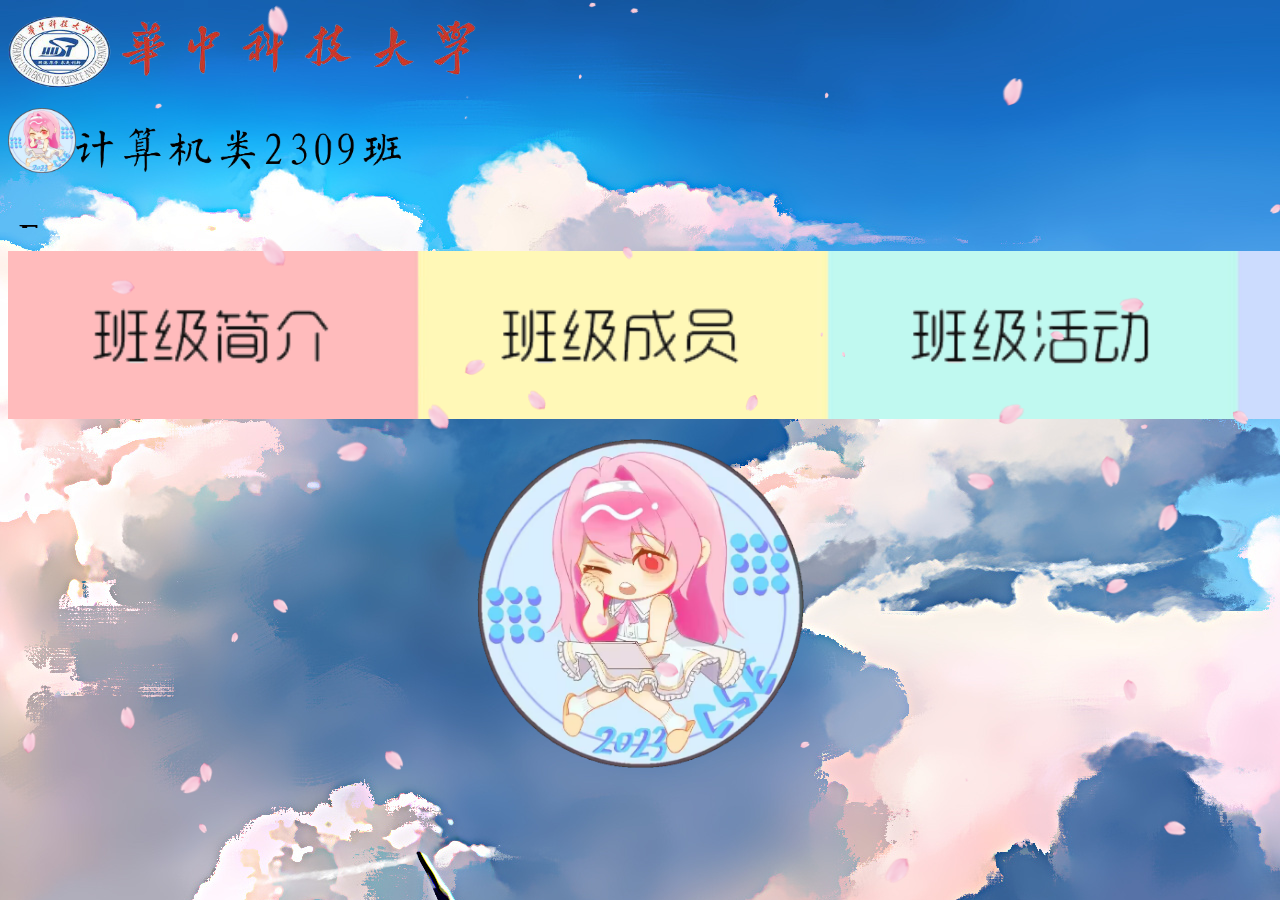
==== index.html @ 5f59b30f "Add files via upload" ====
<!doctype html>
<html>
<head>
<meta charset="utf-8">
<title>班级主页</title>
<style type="text/css">
body,td,th {
    color: #000000;
}
a:link {
    color: #003AFF;
    text-decoration: none;
}
a:visited {
    text-decoration: none;
    color: #B800FF;
}
a:hover {
    text-decoration: none;
}
a:active {
	text-decoration: none;
}
	.divcss{text-align: center}
</style>
</head>

<body background="0171295cc105f2a8012141683cc39e.jpg@2o (1).jpg">
<p><img src="0dee440862b281abf712eb01eafe1483.png" width="468" height="72" alt=""/></span></p>
<p><img src="Cache_-533739e98238e0af..png" width="68" height="65" alt=""/></span><img src="image (5).png" width="325" height="52" alt=""/></p>
<table width="200" border="0">
  <tbody>
    <tr>
      <td><div><embed src="54795084 (1).mp3" width="32" height="32"></embed></div></td>
    </tr>
  </tbody>
</table>
<p><img src="班级网页index_JHCHf.png" alt="" width="1640" height="168" usemap="#Map"/>
  <map name="Map">
    <area shape="rect" coords="2,3,407,164" href="班级简介页.html">
    <area shape="rect" coords="413,1,820,165" href="班级成员页.html">
    <area shape="rect" coords="821,1,1228,167" href="班级活动页.html">
    <area shape="rect" coords="1230,1,1636,165" href="课程表页.html">
  </map>
</p>
<div class="divcss"><img src="Cache_-533739e98238e0af..png" width="327" height="329" alt=""/></div>

</body>
<script>
            var stop, staticx;
			var img = new Image();
			img.src = "[data-uri]";
 
			function Sakura(x, y, s, r, fn) {
				this.x = x;
				this.y = y;
				this.s = s;
				this.r = r;
				this.fn = fn;
			}
 
			Sakura.prototype.draw = function(cxt) {
				cxt.save();
				var xc = 40 * this.s / 4;
				cxt.translate(this.x, this.y);
				cxt.rotate(this.r);
				cxt.drawImage(img, 0, 0, 40 * this.s, 40 * this.s)
				cxt.restore();
			}
 
			Sakura.prototype.update = function() {
				this.x = this.fn.x(this.x, this.y);
				this.y = this.fn.y(this.y, this.y);
				this.r = this.fn.r(this.r);
				if(this.x > window.innerWidth ||
					this.x < 0 ||
					this.y > window.innerHeight ||
					this.y < 0
				) {
					this.r = getRandom('fnr');
					if(Math.random() > 0.4) {
						this.x = getRandom('x');
						this.y = 0;
						this.s = getRandom('s');
						this.r = getRandom('r');
					} else {
						this.x = window.innerWidth;
						this.y = getRandom('y');
						this.s = getRandom('s');
						this.r = getRandom('r');
					}
				}
			}
 
			SakuraList = function() {
				this.list = [];
			}
			SakuraList.prototype.push = function(sakura) {
				this.list.push(sakura);
			}
			SakuraList.prototype.update = function() {
				for(var i = 0, len = this.list.length; i < len; i++) {
					this.list[i].update();
				}
			}
			SakuraList.prototype.draw = function(cxt) {
				for(var i = 0, len = this.list.length; i < len; i++) {
					this.list[i].draw(cxt);
				}
			}
			SakuraList.prototype.get = function(i) {
				return this.list[i];
			}
			SakuraList.prototype.size = function() {
				return this.list.length;
			}
 
			function getRandom(option) {
				var ret, random;
				switch(option) {
					case 'x':
						ret = Math.random() * window.innerWidth;
						break;
					case 'y':
						ret = Math.random() * window.innerHeight;
						break;
					case 's':
						ret = Math.random();
						break;
					case 'r':
						ret = Math.random() * 6;
						break;
					case 'fnx':
						random = -0.5 + Math.random() * 1;
						ret = function(x, y) {
							return x + 0.5 * random - 1.7;
						};
						break;
					case 'fny':
						random = 1.5 + Math.random() * 0.7
						ret = function(x, y) {
							return y + random;
						};
						break;
					case 'fnr':
						random = Math.random() * 0.03;
						ret = function(r) {
							return r + random;
						};
						break;
				}
				return ret;
			}
 
			function startSakura() {
 
				requestAnimationFrame = window.requestAnimationFrame ||
					window.mozRequestAnimationFrame ||
					window.webkitRequestAnimationFrame ||
					window.msRequestAnimationFrame ||
					window.oRequestAnimationFrame;
				var canvas = document.createElement('canvas'),
					cxt;
				staticx = true;
				canvas.height = window.innerHeight;
				canvas.width = window.innerWidth;
				canvas.setAttribute('style', 'position: fixed;left: 0;top: 0;pointer-events: none;');
				canvas.setAttribute('id', 'canvas_sakura');
				document.getElementsByTagName('body')[0].appendChild(canvas);
				cxt = canvas.getContext('2d');
				var sakuraList = new SakuraList();
				for(var i = 0; i < 50; i++) {
					var sakura, randomX, randomY, randomS, randomR, randomFnx, randomFny;
					randomX = getRandom('x');
					randomY = getRandom('y');
					randomR = getRandom('r');
					randomS = getRandom('s');
					randomFnx = getRandom('fnx');
					randomFny = getRandom('fny');
					randomFnR = getRandom('fnr');
					sakura = new Sakura(randomX, randomY, randomS, randomR, {
						x: randomFnx,
						y: randomFny,
						r: randomFnR
					});
					sakura.draw(cxt);
					sakuraList.push(sakura);
				}
				stop = requestAnimationFrame(function() {
					cxt.clearRect(0, 0, canvas.width, canvas.height);
					sakuraList.update();
					sakuraList.draw(cxt);
					stop = requestAnimationFrame(arguments.callee);
				})
			}
 
			window.onresize = function() {
				var canvasSnow = document.getElementById('canvas_snow');
				canvasSnow.width = window.innerWidth;
				canvasSnow.height = window.innerHeight;
			}
 
			img.onload = function() {
				startSakura();
			}
 
			function stopp() {
				if(staticx) {
					var child = document.getElementById("canvas_sakura");
					child.parentNode.removeChild(child);
					window.cancelAnimationFrame(stop);
					staticx = false;
				} else {
					startSakura();
				}
			}
</script>
	<script>
function clickEffect() {
  let balls = [];
  let longPressed = false;
  let longPress;
  let multiplier = 0;
  let width, height;
  let origin;
  let normal;
  let ctx;
  const colours = ["#F73859", "#14FFEC", "#00E0FF", "#FF99FE", "#FAF15D"];
  const canvas = document.createElement("canvas");
  document.body.appendChild(canvas);
  canvas.setAttribute("style", "width: 100%; height: 100%; top: 0; left: 0; z-index: 99999; position: fixed; pointer-events: none;");
  const pointer = document.createElement("span");
  pointer.classList.add("pointer");
  document.body.appendChild(pointer);
 
  if (canvas.getContext && window.addEventListener) {
    ctx = canvas.getContext("2d");
    updateSize();
    window.addEventListener('resize', updateSize, false);
    loop();
    window.addEventListener("mousedown", function(e) {
      pushBalls(randBetween(10, 20), e.clientX, e.clientY);
      document.body.classList.add("is-pressed");
      longPress = setTimeout(function(){
        document.body.classList.add("is-longpress");
        longPressed = true;
      }, 500);
    }, false);
    window.addEventListener("mouseup", function(e) {
      clearInterval(longPress);
      if (longPressed == true) {
        document.body.classList.remove("is-longpress");
        pushBalls(randBetween(50 + Math.ceil(multiplier), 100 + Math.ceil(multiplier)), e.clientX, e.clientY);
        longPressed = false;
      }
      document.body.classList.remove("is-pressed");
    }, false);
    window.addEventListener("mousemove", function(e) {
      let x = e.clientX;
      let y = e.clientY;
      pointer.style.top = y + "px";
      pointer.style.left = x + "px";
    }, false);
  } else {
    console.log("canvas or addEventListener is unsupported!");
  }
 
 
  function updateSize() {
    canvas.width = window.innerWidth * 2;
    canvas.height = window.innerHeight * 2;
    canvas.style.width = window.innerWidth + 'px';
    canvas.style.height = window.innerHeight + 'px';
    ctx.scale(2, 2);
    width = (canvas.width = window.innerWidth);
    height = (canvas.height = window.innerHeight);
    origin = {
      x: width / 2,
      y: height / 2
    };
    normal = {
      x: width / 2,
      y: height / 2
    };
  }
  class Ball {
    constructor(x = origin.x, y = origin.y) {
      this.x = x;
      this.y = y;
      this.angle = Math.PI * 2 * Math.random();
      if (longPressed == true) {
        this.multiplier = randBetween(14 + multiplier, 15 + multiplier);
      } else {
        this.multiplier = randBetween(6, 12);
      }
      this.vx = (this.multiplier + Math.random() * 0.5) * Math.cos(this.angle);
      this.vy = (this.multiplier + Math.random() * 0.5) * Math.sin(this.angle);
      this.r = randBetween(8, 12) + 3 * Math.random();
      this.color = colours[Math.floor(Math.random() * colours.length)];
    }
    update() {
      this.x += this.vx - normal.x;
      this.y += this.vy - normal.y;
      normal.x = -2 / window.innerWidth * Math.sin(this.angle);
      normal.y = -2 / window.innerHeight * Math.cos(this.angle);
      this.r -= 0.3;
      this.vx *= 0.9;
      this.vy *= 0.9;
    }
  }
 
  function pushBalls(count = 1, x = origin.x, y = origin.y) {
    for (let i = 0; i < count; i++) {
      balls.push(new Ball(x, y));
    }
  }
 
  function randBetween(min, max) {
    return Math.floor(Math.random() * max) + min;
  }
 
  function loop() {
    ctx.fillStyle = "rgba(255, 255, 255, 0)";
    ctx.clearRect(0, 0, canvas.width, canvas.height);
    for (let i = 0; i < balls.length; i++) {
      let b = balls[i];
      if (b.r < 0) continue;
      ctx.fillStyle = b.color;
      ctx.beginPath();
      ctx.arc(b.x, b.y, b.r, 0, Math.PI * 2, false);
      ctx.fill();
      b.update();
    }
    if (longPressed == true) {
      multiplier += 0.2;
    } else if (!longPressed && multiplier >= 0) {
      multiplier -= 0.4;
    }
    removeBall();
    requestAnimationFrame(loop);
  }
 
  function removeBall() {
    for (let i = 0; i < balls.length; i++) {
      let b = balls[i];
      if (b.x + b.r < 0 || b.x - b.r > width || b.y + b.r < 0 || b.y - b.r > height || b.r < 0) {
        balls.splice(i, 1);
      }
    }
  }
}
clickEffect();//调用特效函数
</script>
</html>
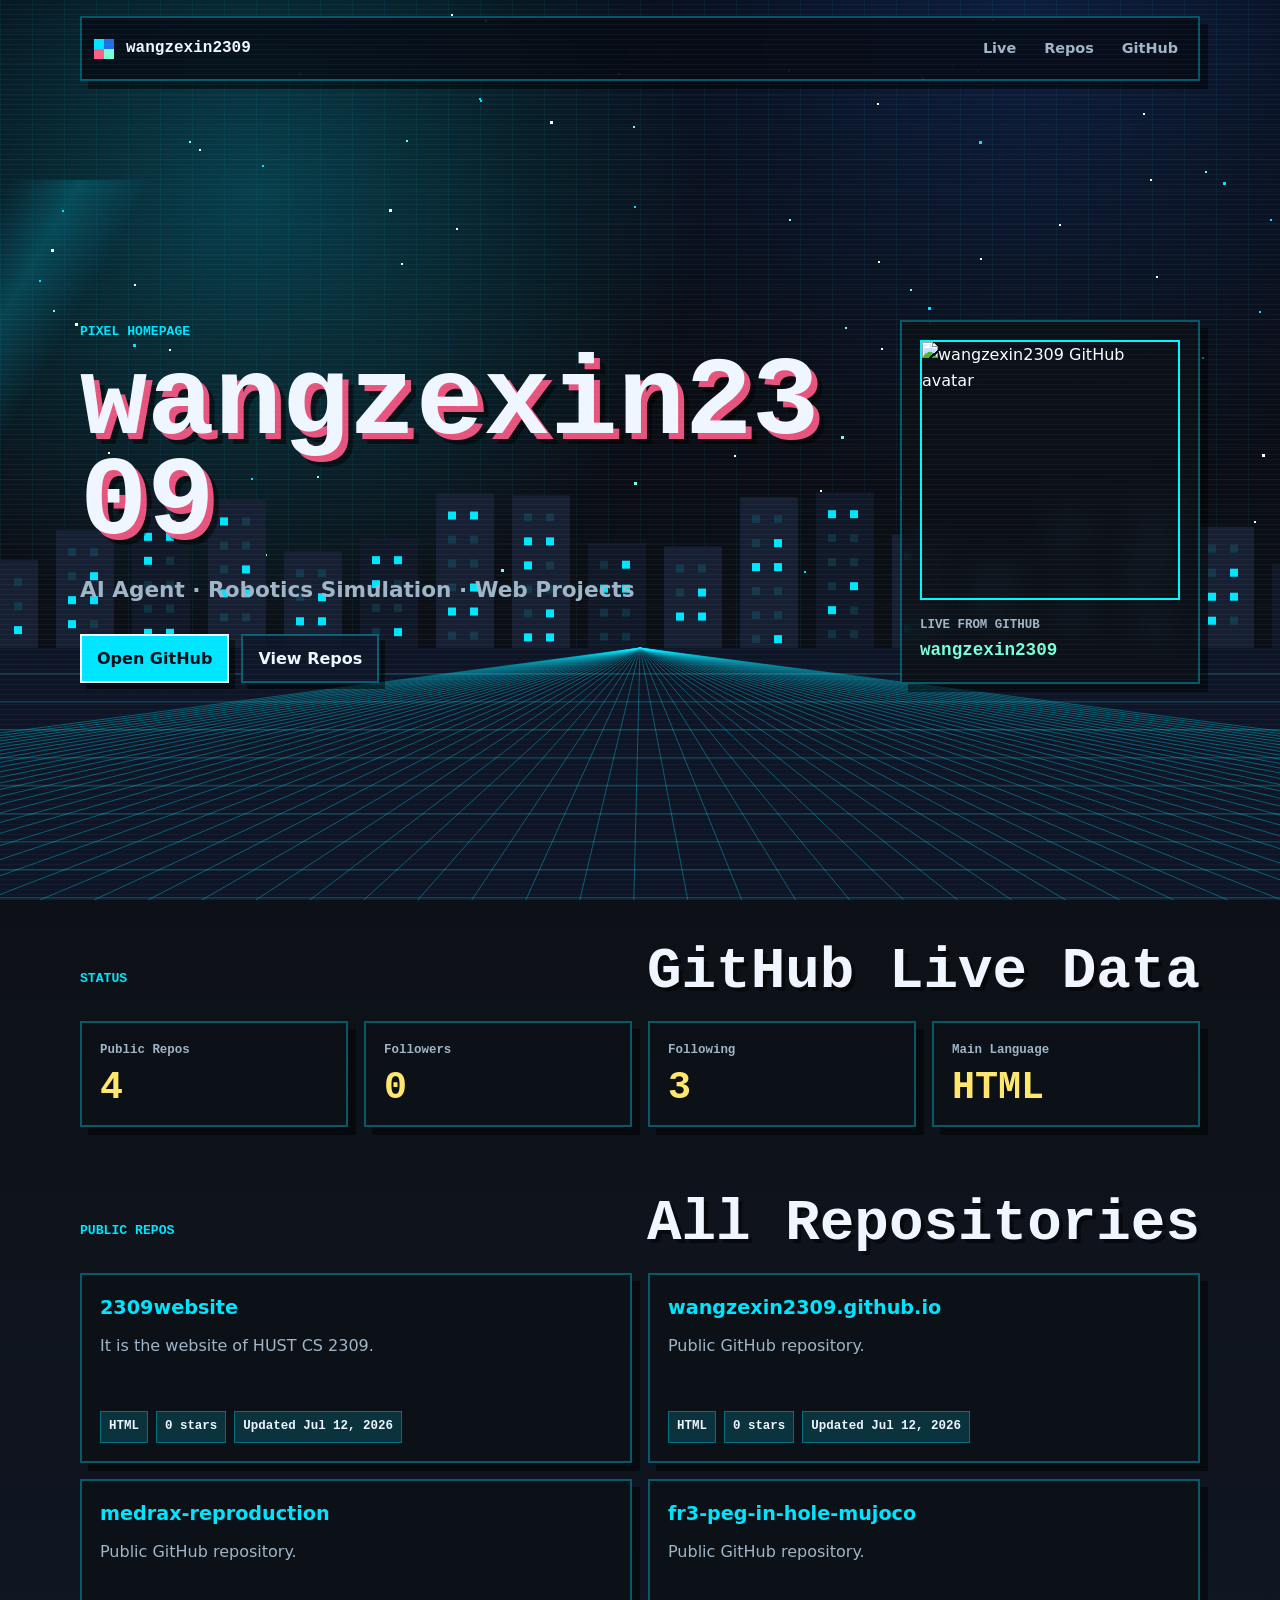
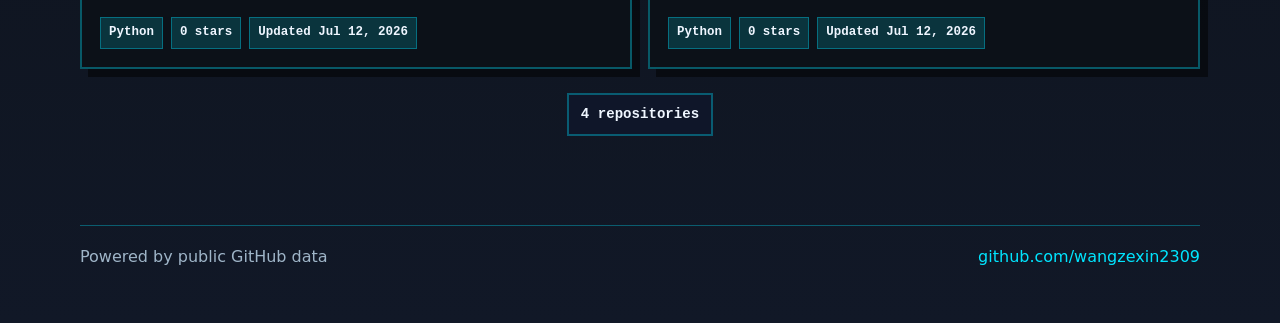
==== commit 98231461: "Add pixel GitHub Pages homepage" ====
--- a/index.html
+++ b/index.html
@@ -1,354 +1,93 @@
-<!doctype html>
-<html>
-<head>
-<meta charset="utf-8">
-<title>班级主页</title>
-<style type="text/css">
-body,td,th {
-    color: #000000;
-}
-a:link {
-    color: #003AFF;
-    text-decoration: none;
-}
-a:visited {
-    text-decoration: none;
-    color: #B800FF;
-}
-a:hover {
-    text-decoration: none;
-}
-a:active {
-	text-decoration: none;
-}
-	.divcss{text-align: center}
-</style>
-</head>
-
-<body background="0171295cc105f2a8012141683cc39e.jpg@2o (1).jpg">
-<p><img src="0dee440862b281abf712eb01eafe1483.png" width="468" height="72" alt=""/></span></p>
-<p><img src="Cache_-533739e98238e0af..png" width="68" height="65" alt=""/></span><img src="image (5).png" width="325" height="52" alt=""/></p>
-<table width="200" border="0">
-  <tbody>
-    <tr>
-      <td><div><embed src="54795084 (1).mp3" width="32" height="32"></embed></div></td>
-    </tr>
-  </tbody>
-</table>
-<p><img src="班级网页index_JHCHf.png" alt="" width="1640" height="168" usemap="#Map"/>
-  <map name="Map">
-    <area shape="rect" coords="2,3,407,164" href="班级简介页.html">
-    <area shape="rect" coords="413,1,820,165" href="班级成员页.html">
-    <area shape="rect" coords="821,1,1228,167" href="班级活动页.html">
-    <area shape="rect" coords="1230,1,1636,165" href="课程表页.html">
-  </map>
-</p>
-<div class="divcss"><img src="Cache_-533739e98238e0af..png" width="327" height="329" alt=""/></div>
-
-</body>
-<script>
-            var stop, staticx;
-			var img = new Image();
-			img.src = "[data-uri]";
- 
-			function Sakura(x, y, s, r, fn) {
-				this.x = x;
-				this.y = y;
-				this.s = s;
-				this.r = r;
-				this.fn = fn;
-			}
- 
-			Sakura.prototype.draw = function(cxt) {
-				cxt.save();
-				var xc = 40 * this.s / 4;
-				cxt.translate(this.x, this.y);
-				cxt.rotate(this.r);
-				cxt.drawImage(img, 0, 0, 40 * this.s, 40 * this.s)
-				cxt.restore();
-			}
- 
-			Sakura.prototype.update = function() {
-				this.x = this.fn.x(this.x, this.y);
-				this.y = this.fn.y(this.y, this.y);
-				this.r = this.fn.r(this.r);
-				if(this.x > window.innerWidth ||
-					this.x < 0 ||
-					this.y > window.innerHeight ||
-					this.y < 0
-				) {
-					this.r = getRandom('fnr');
-					if(Math.random() > 0.4) {
-						this.x = getRandom('x');
-						this.y = 0;
-						this.s = getRandom('s');
-						this.r = getRandom('r');
-					} else {
-						this.x = window.innerWidth;
-						this.y = getRandom('y');
-						this.s = getRandom('s');
-						this.r = getRandom('r');
-					}
-				}
-			}
- 
-			SakuraList = function() {
-				this.list = [];
-			}
-			SakuraList.prototype.push = function(sakura) {
-				this.list.push(sakura);
-			}
-			SakuraList.prototype.update = function() {
-				for(var i = 0, len = this.list.length; i < len; i++) {
-					this.list[i].update();
-				}
-			}
-			SakuraList.prototype.draw = function(cxt) {
-				for(var i = 0, len = this.list.length; i < len; i++) {
-					this.list[i].draw(cxt);
-				}
-			}
-			SakuraList.prototype.get = function(i) {
-				return this.list[i];
-			}
-			SakuraList.prototype.size = function() {
-				return this.list.length;
-			}
- 
-			function getRandom(option) {
-				var ret, random;
-				switch(option) {
-					case 'x':
-						ret = Math.random() * window.innerWidth;
-						break;
-					case 'y':
-						ret = Math.random() * window.innerHeight;
-						break;
-					case 's':
-						ret = Math.random();
-						break;
-					case 'r':
-						ret = Math.random() * 6;
-						break;
-					case 'fnx':
-						random = -0.5 + Math.random() * 1;
-						ret = function(x, y) {
-							return x + 0.5 * random - 1.7;
-						};
-						break;
-					case 'fny':
-						random = 1.5 + Math.random() * 0.7
-						ret = function(x, y) {
-							return y + random;
-						};
-						break;
-					case 'fnr':
-						random = Math.random() * 0.03;
-						ret = function(r) {
-							return r + random;
-						};
-						break;
-				}
-				return ret;
-			}
- 
-			function startSakura() {
- 
-				requestAnimationFrame = window.requestAnimationFrame ||
-					window.mozRequestAnimationFrame ||
-					window.webkitRequestAnimationFrame ||
-					window.msRequestAnimationFrame ||
-					window.oRequestAnimationFrame;
-				var canvas = document.createElement('canvas'),
-					cxt;
-				staticx = true;
-				canvas.height = window.innerHeight;
-				canvas.width = window.innerWidth;
-				canvas.setAttribute('style', 'position: fixed;left: 0;top: 0;pointer-events: none;');
-				canvas.setAttribute('id', 'canvas_sakura');
-				document.getElementsByTagName('body')[0].appendChild(canvas);
-				cxt = canvas.getContext('2d');
-				var sakuraList = new SakuraList();
-				for(var i = 0; i < 50; i++) {
-					var sakura, randomX, randomY, randomS, randomR, randomFnx, randomFny;
-					randomX = getRandom('x');
-					randomY = getRandom('y');
-					randomR = getRandom('r');
-					randomS = getRandom('s');
-					randomFnx = getRandom('fnx');
-					randomFny = getRandom('fny');
-					randomFnR = getRandom('fnr');
-					sakura = new Sakura(randomX, randomY, randomS, randomR, {
-						x: randomFnx,
-						y: randomFny,
-						r: randomFnR
-					});
-					sakura.draw(cxt);
-					sakuraList.push(sakura);
-				}
-				stop = requestAnimationFrame(function() {
-					cxt.clearRect(0, 0, canvas.width, canvas.height);
-					sakuraList.update();
-					sakuraList.draw(cxt);
-					stop = requestAnimationFrame(arguments.callee);
-				})
-			}
- 
-			window.onresize = function() {
-				var canvasSnow = document.getElementById('canvas_snow');
-				canvasSnow.width = window.innerWidth;
-				canvasSnow.height = window.innerHeight;
-			}
- 
-			img.onload = function() {
-				startSakura();
-			}
- 
-			function stopp() {
-				if(staticx) {
-					var child = document.getElementById("canvas_sakura");
-					child.parentNode.removeChild(child);
-					window.cancelAnimationFrame(stop);
-					staticx = false;
-				} else {
-					startSakura();
-				}
-			}
-</script>
-	<script>
-function clickEffect() {
-  let balls = [];
-  let longPressed = false;
-  let longPress;
-  let multiplier = 0;
-  let width, height;
-  let origin;
-  let normal;
-  let ctx;
-  const colours = ["#F73859", "#14FFEC", "#00E0FF", "#FF99FE", "#FAF15D"];
-  const canvas = document.createElement("canvas");
-  document.body.appendChild(canvas);
-  canvas.setAttribute("style", "width: 100%; height: 100%; top: 0; left: 0; z-index: 99999; position: fixed; pointer-events: none;");
-  const pointer = document.createElement("span");
-  pointer.classList.add("pointer");
-  document.body.appendChild(pointer);
- 
-  if (canvas.getContext && window.addEventListener) {
-    ctx = canvas.getContext("2d");
-    updateSize();
-    window.addEventListener('resize', updateSize, false);
-    loop();
-    window.addEventListener("mousedown", function(e) {
-      pushBalls(randBetween(10, 20), e.clientX, e.clientY);
-      document.body.classList.add("is-pressed");
-      longPress = setTimeout(function(){
-        document.body.classList.add("is-longpress");
-        longPressed = true;
-      }, 500);
-    }, false);
-    window.addEventListener("mouseup", function(e) {
-      clearInterval(longPress);
-      if (longPressed == true) {
-        document.body.classList.remove("is-longpress");
-        pushBalls(randBetween(50 + Math.ceil(multiplier), 100 + Math.ceil(multiplier)), e.clientX, e.clientY);
-        longPressed = false;
-      }
-      document.body.classList.remove("is-pressed");
-    }, false);
-    window.addEventListener("mousemove", function(e) {
-      let x = e.clientX;
-      let y = e.clientY;
-      pointer.style.top = y + "px";
-      pointer.style.left = x + "px";
-    }, false);
-  } else {
-    console.log("canvas or addEventListener is unsupported!");
-  }
- 
- 
-  function updateSize() {
-    canvas.width = window.innerWidth * 2;
-    canvas.height = window.innerHeight * 2;
-    canvas.style.width = window.innerWidth + 'px';
-    canvas.style.height = window.innerHeight + 'px';
-    ctx.scale(2, 2);
-    width = (canvas.width = window.innerWidth);
-    height = (canvas.height = window.innerHeight);
-    origin = {
-      x: width / 2,
-      y: height / 2
-    };
-    normal = {
-      x: width / 2,
-      y: height / 2
-    };
-  }
-  class Ball {
-    constructor(x = origin.x, y = origin.y) {
-      this.x = x;
-      this.y = y;
-      this.angle = Math.PI * 2 * Math.random();
-      if (longPressed == true) {
-        this.multiplier = randBetween(14 + multiplier, 15 + multiplier);
-      } else {
-        this.multiplier = randBetween(6, 12);
-      }
-      this.vx = (this.multiplier + Math.random() * 0.5) * Math.cos(this.angle);
-      this.vy = (this.multiplier + Math.random() * 0.5) * Math.sin(this.angle);
-      this.r = randBetween(8, 12) + 3 * Math.random();
-      this.color = colours[Math.floor(Math.random() * colours.length)];
-    }
-    update() {
-      this.x += this.vx - normal.x;
-      this.y += this.vy - normal.y;
-      normal.x = -2 / window.innerWidth * Math.sin(this.angle);
-      normal.y = -2 / window.innerHeight * Math.cos(this.angle);
-      this.r -= 0.3;
-      this.vx *= 0.9;
-      this.vy *= 0.9;
-    }
-  }
- 
-  function pushBalls(count = 1, x = origin.x, y = origin.y) {
-    for (let i = 0; i < count; i++) {
-      balls.push(new Ball(x, y));
-    }
-  }
- 
-  function randBetween(min, max) {
-    return Math.floor(Math.random() * max) + min;
-  }
- 
-  function loop() {
-    ctx.fillStyle = "rgba(255, 255, 255, 0)";
-    ctx.clearRect(0, 0, canvas.width, canvas.height);
-    for (let i = 0; i < balls.length; i++) {
-      let b = balls[i];
-      if (b.r < 0) continue;
-      ctx.fillStyle = b.color;
-      ctx.beginPath();
-      ctx.arc(b.x, b.y, b.r, 0, Math.PI * 2, false);
-      ctx.fill();
-      b.update();
-    }
-    if (longPressed == true) {
-      multiplier += 0.2;
-    } else if (!longPressed && multiplier >= 0) {
-      multiplier -= 0.4;
-    }
-    removeBall();
-    requestAnimationFrame(loop);
-  }
- 
-  function removeBall() {
-    for (let i = 0; i < balls.length; i++) {
-      let b = balls[i];
-      if (b.x + b.r < 0 || b.x - b.r > width || b.y + b.r < 0 || b.y - b.r > height || b.r < 0) {
-        balls.splice(i, 1);
-      }
-    }
-  }
-}
-clickEffect();//调用特效函数
-</script>
-</html>
+<!doctype html>
+<html lang="zh-CN">
+  <head>
+    <meta charset="utf-8">
+    <meta name="viewport" content="width=device-width, initial-scale=1">
+    <meta name="description" content="wangzexin2309 的像素风 GitHub Pages 个人主页。">
+    <title>wangzexin2309</title>
+    <link rel="stylesheet" href="styles.css">
+  </head>
+  <body>
+    <canvas id="pixel-bg" aria-hidden="true"></canvas>
+    <div class="scanline" aria-hidden="true"></div>
+
+    <header class="site-header">
+      <a class="brand" href="#top" aria-label="wangzexin2309 home">
+        <span class="brand-pixels" aria-hidden="true"></span>
+        <span>wangzexin2309</span>
+      </a>
+      <nav aria-label="Primary navigation">
+        <a href="#live">Live</a>
+        <a href="#repos">Repos</a>
+        <a href="https://github.com/wangzexin2309">GitHub</a>
+      </nav>
+    </header>
+
+    <main id="top">
+      <section class="hero" aria-labelledby="hero-title">
+        <div class="hero-copy">
+          <p class="eyebrow">PIXEL HOMEPAGE</p>
+          <h1 id="hero-title">wangzexin2309</h1>
+          <p class="subtitle">
+            AI Agent · Robotics Simulation · Web Projects
+          </p>
+          <div class="actions" aria-label="Main links">
+            <a class="button primary" href="https://github.com/wangzexin2309">Open GitHub</a>
+            <a class="button" href="#repos">View Repos</a>
+          </div>
+        </div>
+
+        <aside class="profile-panel" aria-label="GitHub profile">
+          <img id="avatar" class="avatar" src="https://avatars.githubusercontent.com/u/153582083?v=4" alt="wangzexin2309 GitHub avatar">
+          <div>
+            <span class="panel-label">LIVE FROM GITHUB</span>
+            <strong id="profile-name">Loading...</strong>
+          </div>
+        </aside>
+      </section>
+
+      <section class="live-section" id="live" aria-labelledby="live-title">
+        <div class="section-head">
+          <p class="eyebrow">STATUS</p>
+          <h2 id="live-title">GitHub Live Data</h2>
+        </div>
+        <div class="stat-grid" id="stats" aria-live="polite">
+          <article class="stat-card">
+            <span>Public Repos</span>
+            <strong id="repo-count">--</strong>
+          </article>
+          <article class="stat-card">
+            <span>Followers</span>
+            <strong id="followers">--</strong>
+          </article>
+          <article class="stat-card">
+            <span>Following</span>
+            <strong id="following">--</strong>
+          </article>
+          <article class="stat-card">
+            <span>Main Language</span>
+            <strong id="main-language">--</strong>
+          </article>
+        </div>
+      </section>
+
+      <section class="repos-section" id="repos" aria-labelledby="repos-title">
+        <div class="section-head">
+          <p class="eyebrow">PUBLIC REPOS</p>
+          <h2 id="repos-title">All Repositories</h2>
+        </div>
+        <div class="repo-grid" id="repo-grid" aria-live="polite">
+          <p class="loading">Loading repositories...</p>
+        </div>
+        <div class="repo-controls" id="repo-controls" aria-label="Repository pagination"></div>
+      </section>
+    </main>
+
+    <footer class="site-footer">
+      <span>Powered by public GitHub data</span>
+      <a href="https://github.com/wangzexin2309">github.com/wangzexin2309</a>
+    </footer>
+
+    <script src="script.js"></script>
+  </body>
+</html>
--- a/styles.css
+++ b/styles.css
@@ -0,0 +1,466 @@
+:root {
+  --bg: #070a13;
+  --panel: rgba(13, 17, 23, 0.84);
+  --panel-strong: rgba(15, 23, 42, 0.94);
+  --line: rgba(0, 229, 255, 0.34);
+  --line-strong: #00e5ff;
+  --ink: #eff6ff;
+  --muted: #9fb5c8;
+  --blue: #1f6feb;
+  --cyan: #00e5ff;
+  --mint: #78ffd6;
+  --yellow: #ffe66d;
+  --pink: #ff5c8a;
+  --shadow: rgba(0, 0, 0, 0.5);
+  --max: 1120px;
+}
+
+* {
+  box-sizing: border-box;
+}
+
+html {
+  scroll-behavior: smooth;
+}
+
+body {
+  min-width: 320px;
+  margin: 0;
+  color: var(--ink);
+  background:
+    radial-gradient(circle at 20% 10%, rgba(0, 229, 255, 0.24), transparent 28rem),
+    radial-gradient(circle at 80% 0%, rgba(31, 111, 235, 0.2), transparent 32rem),
+    linear-gradient(180deg, #070a13 0%, #0d1117 48%, #111827 100%);
+  font-family: Inter, ui-sans-serif, system-ui, -apple-system, BlinkMacSystemFont, "Segoe UI", sans-serif;
+  line-height: 1.6;
+  overflow-x: hidden;
+}
+
+body::before,
+body::after {
+  position: fixed;
+  inset: 0;
+  z-index: -3;
+  content: "";
+  pointer-events: none;
+}
+
+body::before {
+  background:
+    linear-gradient(90deg, rgba(0, 229, 255, 0.055) 1px, transparent 1px) 0 0 / 32px 32px,
+    linear-gradient(0deg, rgba(0, 229, 255, 0.045) 1px, transparent 1px) 0 0 / 32px 32px;
+  animation: drift-grid 18s linear infinite;
+}
+
+body::after {
+  background:
+    linear-gradient(120deg, transparent 0 42%, rgba(0, 229, 255, 0.18) 48%, transparent 54% 100%) -40vw 20vh / 56vw 100vh no-repeat;
+  animation: scan-beam 7s linear infinite;
+}
+
+a {
+  color: inherit;
+  text-decoration: none;
+}
+
+img {
+  display: block;
+  max-width: 100%;
+}
+
+#pixel-bg {
+  position: fixed;
+  inset: 0;
+  z-index: -2;
+  width: 100%;
+  height: 100%;
+  image-rendering: pixelated;
+}
+
+.scanline {
+  position: fixed;
+  inset: 0;
+  z-index: 20;
+  pointer-events: none;
+  background: repeating-linear-gradient(
+    0deg,
+    rgba(255, 255, 255, 0.035),
+    rgba(255, 255, 255, 0.035) 1px,
+    transparent 1px,
+    transparent 5px
+  );
+  mix-blend-mode: screen;
+}
+
+.site-header {
+  position: sticky;
+  top: 16px;
+  z-index: 10;
+  display: flex;
+  align-items: center;
+  justify-content: space-between;
+  gap: 16px;
+  width: min(var(--max), calc(100% - 32px));
+  margin: 16px auto 0;
+  padding: 12px;
+  background: rgba(7, 10, 19, 0.76);
+  border: 2px solid var(--line);
+  box-shadow: 8px 8px 0 var(--shadow);
+  backdrop-filter: blur(12px);
+}
+
+.brand,
+.site-header nav,
+.actions {
+  display: flex;
+  align-items: center;
+  gap: 12px;
+}
+
+.brand {
+  min-width: 0;
+  font-family: "Courier New", ui-monospace, monospace;
+  font-weight: 900;
+}
+
+.brand-pixels {
+  flex: 0 0 auto;
+  width: 20px;
+  height: 20px;
+  background:
+    linear-gradient(var(--cyan), var(--cyan)) 0 0 / 10px 10px no-repeat,
+    linear-gradient(var(--mint), var(--mint)) 10px 10px / 10px 10px no-repeat,
+    linear-gradient(var(--blue), var(--blue)) 10px 0 / 10px 10px no-repeat,
+    linear-gradient(var(--pink), var(--pink)) 0 10px / 10px 10px no-repeat;
+}
+
+.site-header nav a {
+  padding: 7px 8px;
+  color: var(--muted);
+  font-size: 0.9rem;
+  font-weight: 800;
+}
+
+.site-header nav a:hover {
+  color: var(--cyan);
+}
+
+main {
+  width: min(var(--max), calc(100% - 32px));
+  margin: 0 auto;
+}
+
+.hero {
+  display: grid;
+  grid-template-columns: minmax(0, 1fr) 300px;
+  gap: 32px;
+  min-height: calc(100vh - 92px);
+  padding: 86px 0 52px;
+  align-items: center;
+}
+
+.eyebrow {
+  margin: 0 0 12px;
+  color: var(--cyan);
+  font-family: "Courier New", ui-monospace, monospace;
+  font-size: 0.82rem;
+  font-weight: 900;
+}
+
+h1,
+h2,
+h3,
+p {
+  margin-top: 0;
+}
+
+h1 {
+  max-width: 12ch;
+  margin-bottom: 18px;
+  font-family: "Courier New", ui-monospace, monospace;
+  font-size: clamp(3rem, 10vw, 7rem);
+  line-height: 0.9;
+  letter-spacing: 0;
+  overflow-wrap: anywhere;
+  text-shadow: 6px 6px 0 rgba(255, 92, 138, 0.9), 11px 11px 0 rgba(0, 0, 0, 0.5);
+}
+
+.subtitle {
+  max-width: 620px;
+  color: var(--muted);
+  font-size: clamp(1.05rem, 2vw, 1.35rem);
+  font-weight: 700;
+}
+
+.actions {
+  flex-wrap: wrap;
+  margin-top: 26px;
+}
+
+.button {
+  display: inline-flex;
+  min-height: 46px;
+  align-items: center;
+  justify-content: center;
+  padding: 10px 15px;
+  background: var(--panel-strong);
+  border: 2px solid var(--line);
+  box-shadow: 6px 6px 0 var(--shadow);
+  font-weight: 900;
+  transition: transform 140ms ease, border-color 140ms ease;
+}
+
+.button:hover {
+  transform: translate(2px, 2px);
+  border-color: var(--cyan);
+}
+
+.button.primary {
+  color: #06111c;
+  background: var(--cyan);
+  border-color: var(--ink);
+}
+
+.profile-panel,
+.stat-card,
+.repo-card {
+  background: var(--panel);
+  border: 2px solid var(--line);
+  box-shadow: 8px 8px 0 var(--shadow);
+  backdrop-filter: blur(12px);
+}
+
+.profile-panel {
+  padding: 18px;
+}
+
+.avatar {
+  width: 100%;
+  aspect-ratio: 1;
+  object-fit: cover;
+  margin-bottom: 16px;
+  border: 2px solid var(--line-strong);
+  image-rendering: pixelated;
+  filter: saturate(1.2) contrast(1.1);
+}
+
+.panel-label {
+  display: block;
+  color: var(--muted);
+  font-family: "Courier New", ui-monospace, monospace;
+  font-size: 0.78rem;
+  font-weight: 900;
+}
+
+.profile-panel strong {
+  display: block;
+  color: var(--mint);
+  font-family: "Courier New", ui-monospace, monospace;
+  font-size: 1.1rem;
+  overflow-wrap: anywhere;
+}
+
+.live-section,
+.repos-section {
+  padding: 54px 0 14px;
+}
+
+.section-head {
+  display: flex;
+  align-items: end;
+  justify-content: space-between;
+  gap: 20px;
+  margin-bottom: 20px;
+}
+
+.section-head h2 {
+  margin: 0;
+  font-family: "Courier New", ui-monospace, monospace;
+  font-size: clamp(1.9rem, 5vw, 3.6rem);
+  line-height: 1;
+  text-shadow: 4px 4px 0 var(--shadow);
+}
+
+.stat-grid {
+  display: grid;
+  grid-template-columns: repeat(4, minmax(0, 1fr));
+  gap: 16px;
+}
+
+.stat-card {
+  padding: 18px;
+}
+
+.stat-card span {
+  display: block;
+  color: var(--muted);
+  font-family: "Courier New", ui-monospace, monospace;
+  font-size: 0.78rem;
+  font-weight: 900;
+}
+
+.stat-card strong {
+  display: block;
+  margin-top: 8px;
+  color: var(--yellow);
+  font-family: "Courier New", ui-monospace, monospace;
+  font-size: clamp(1.6rem, 4vw, 2.4rem);
+  line-height: 1;
+  overflow-wrap: anywhere;
+}
+
+.repo-grid {
+  display: grid;
+  grid-template-columns: repeat(2, minmax(0, 1fr));
+  gap: 16px;
+  min-height: 396px;
+}
+
+.repo-card {
+  display: flex;
+  flex-direction: column;
+  min-height: 190px;
+  padding: 18px;
+}
+
+.repo-card h3 {
+  margin-bottom: 10px;
+  color: var(--cyan);
+  font-size: 1.2rem;
+  overflow-wrap: anywhere;
+}
+
+.repo-card p {
+  color: var(--muted);
+}
+
+.repo-meta {
+  display: flex;
+  flex-wrap: wrap;
+  gap: 8px;
+  margin-top: auto;
+}
+
+.repo-meta span {
+  padding: 5px 8px;
+  color: var(--ink);
+  background: rgba(0, 229, 255, 0.16);
+  border: 1px solid var(--line);
+  font-family: "Courier New", ui-monospace, monospace;
+  font-size: 0.78rem;
+  font-weight: 900;
+}
+
+.loading {
+  color: var(--muted);
+}
+
+.repo-controls {
+  display: flex;
+  flex-wrap: wrap;
+  align-items: center;
+  justify-content: center;
+  gap: 10px;
+  min-height: 48px;
+  margin-top: 22px;
+}
+
+.page-button,
+.page-status {
+  min-height: 38px;
+  padding: 8px 12px;
+  color: var(--ink);
+  background: var(--panel-strong);
+  border: 2px solid var(--line);
+  font-family: "Courier New", ui-monospace, monospace;
+  font-size: 0.88rem;
+  font-weight: 900;
+}
+
+.page-button {
+  cursor: pointer;
+  box-shadow: 4px 4px 0 var(--shadow);
+}
+
+.page-button:hover:not(:disabled),
+.page-button.active {
+  color: #06111c;
+  background: var(--cyan);
+  border-color: var(--ink);
+}
+
+.page-button:disabled {
+  cursor: not-allowed;
+  opacity: 0.45;
+}
+
+.site-footer {
+  display: flex;
+  justify-content: space-between;
+  gap: 18px;
+  width: min(var(--max), calc(100% - 32px));
+  margin: 72px auto 36px;
+  padding: 18px 0;
+  color: var(--muted);
+  border-top: 1px solid var(--line);
+}
+
+.site-footer a {
+  color: var(--cyan);
+}
+
+@keyframes drift-grid {
+  from {
+    background-position: 0 0, 0 0;
+  }
+  to {
+    background-position: 320px 160px, 160px 320px;
+  }
+}
+
+@keyframes scan-beam {
+  from {
+    background-position: -60vw 20vh;
+  }
+  to {
+    background-position: 120vw 20vh;
+  }
+}
+
+@media (max-width: 900px) {
+  .hero,
+  .stat-grid,
+  .repo-grid {
+    grid-template-columns: 1fr;
+  }
+
+  .hero {
+    min-height: auto;
+    padding-top: 64px;
+  }
+
+  .profile-panel {
+    max-width: 320px;
+  }
+}
+
+@media (max-width: 620px) {
+  .site-header {
+    position: static;
+    align-items: flex-start;
+    flex-direction: column;
+  }
+
+  .site-header nav {
+    width: 100%;
+    justify-content: space-between;
+  }
+
+  h1 {
+    font-size: clamp(2.55rem, 15vw, 4.2rem);
+  }
+
+  .site-footer {
+    flex-direction: column;
+  }
+}
